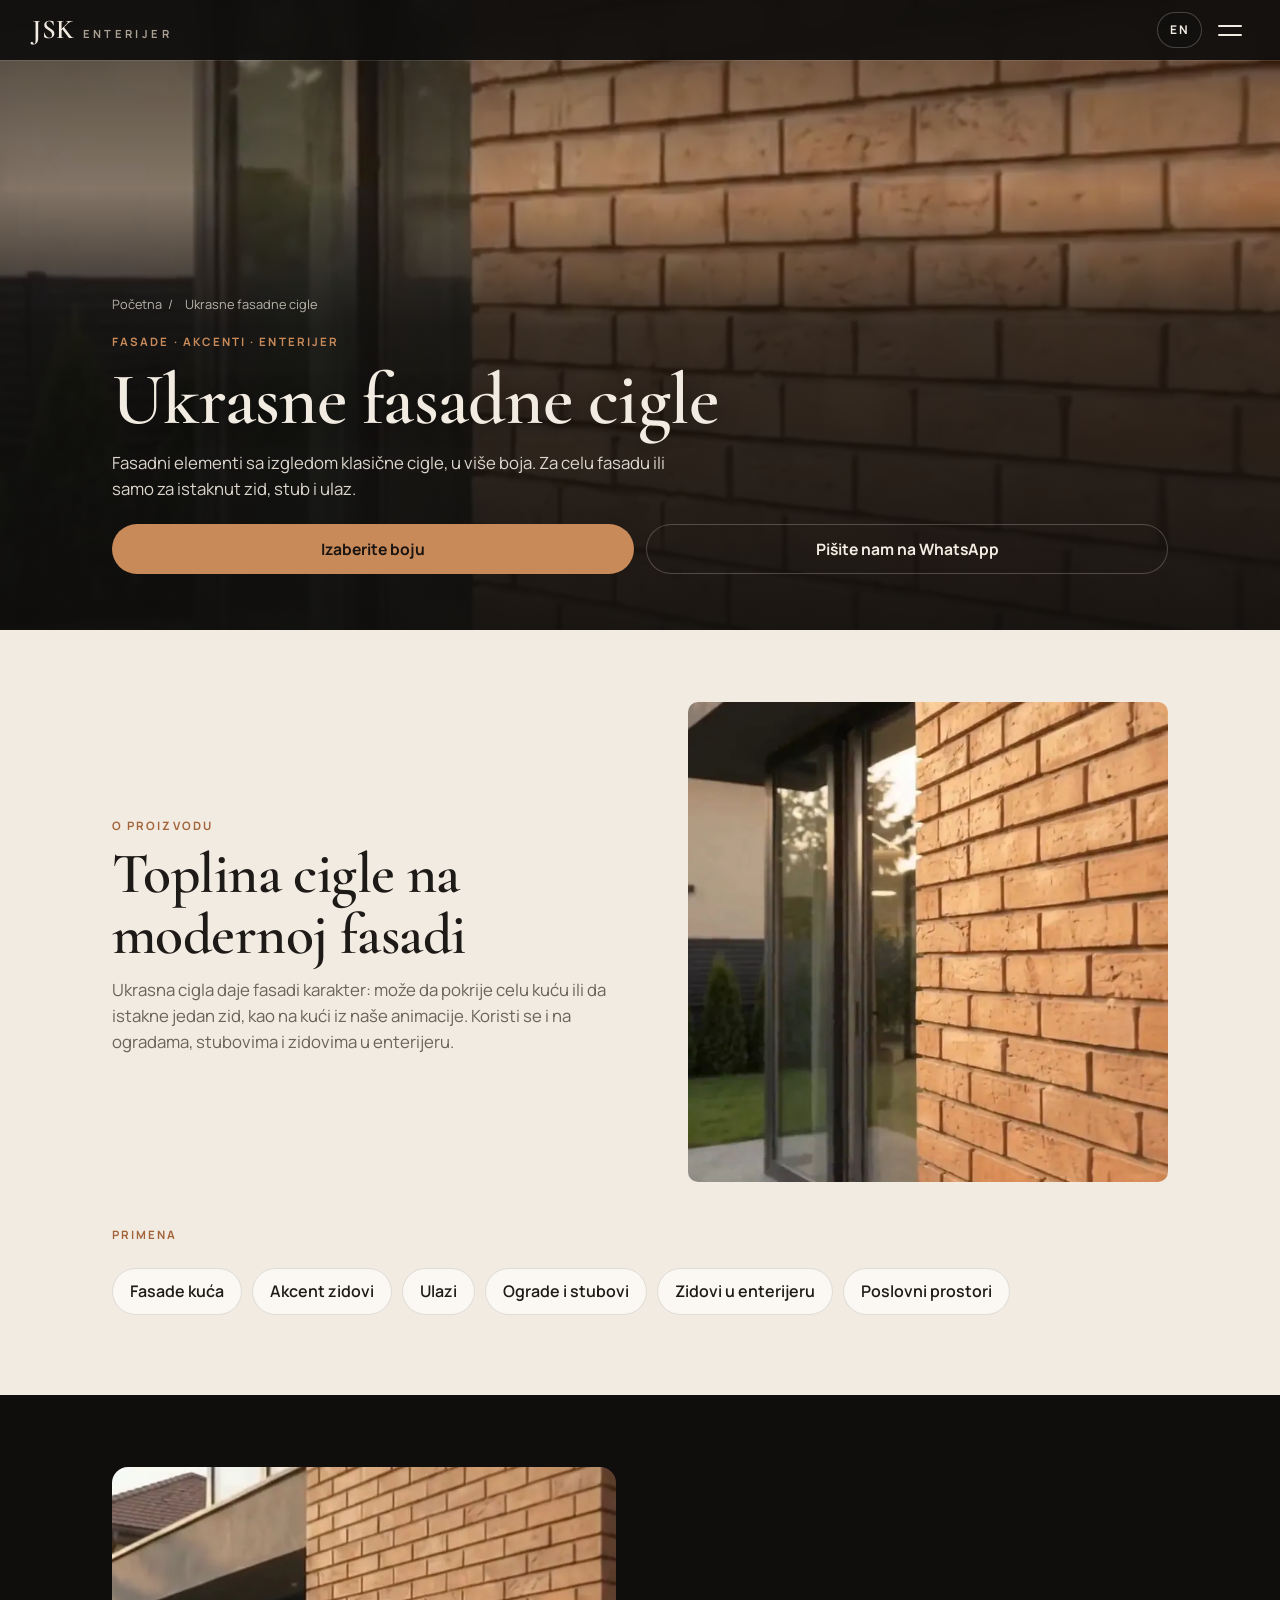
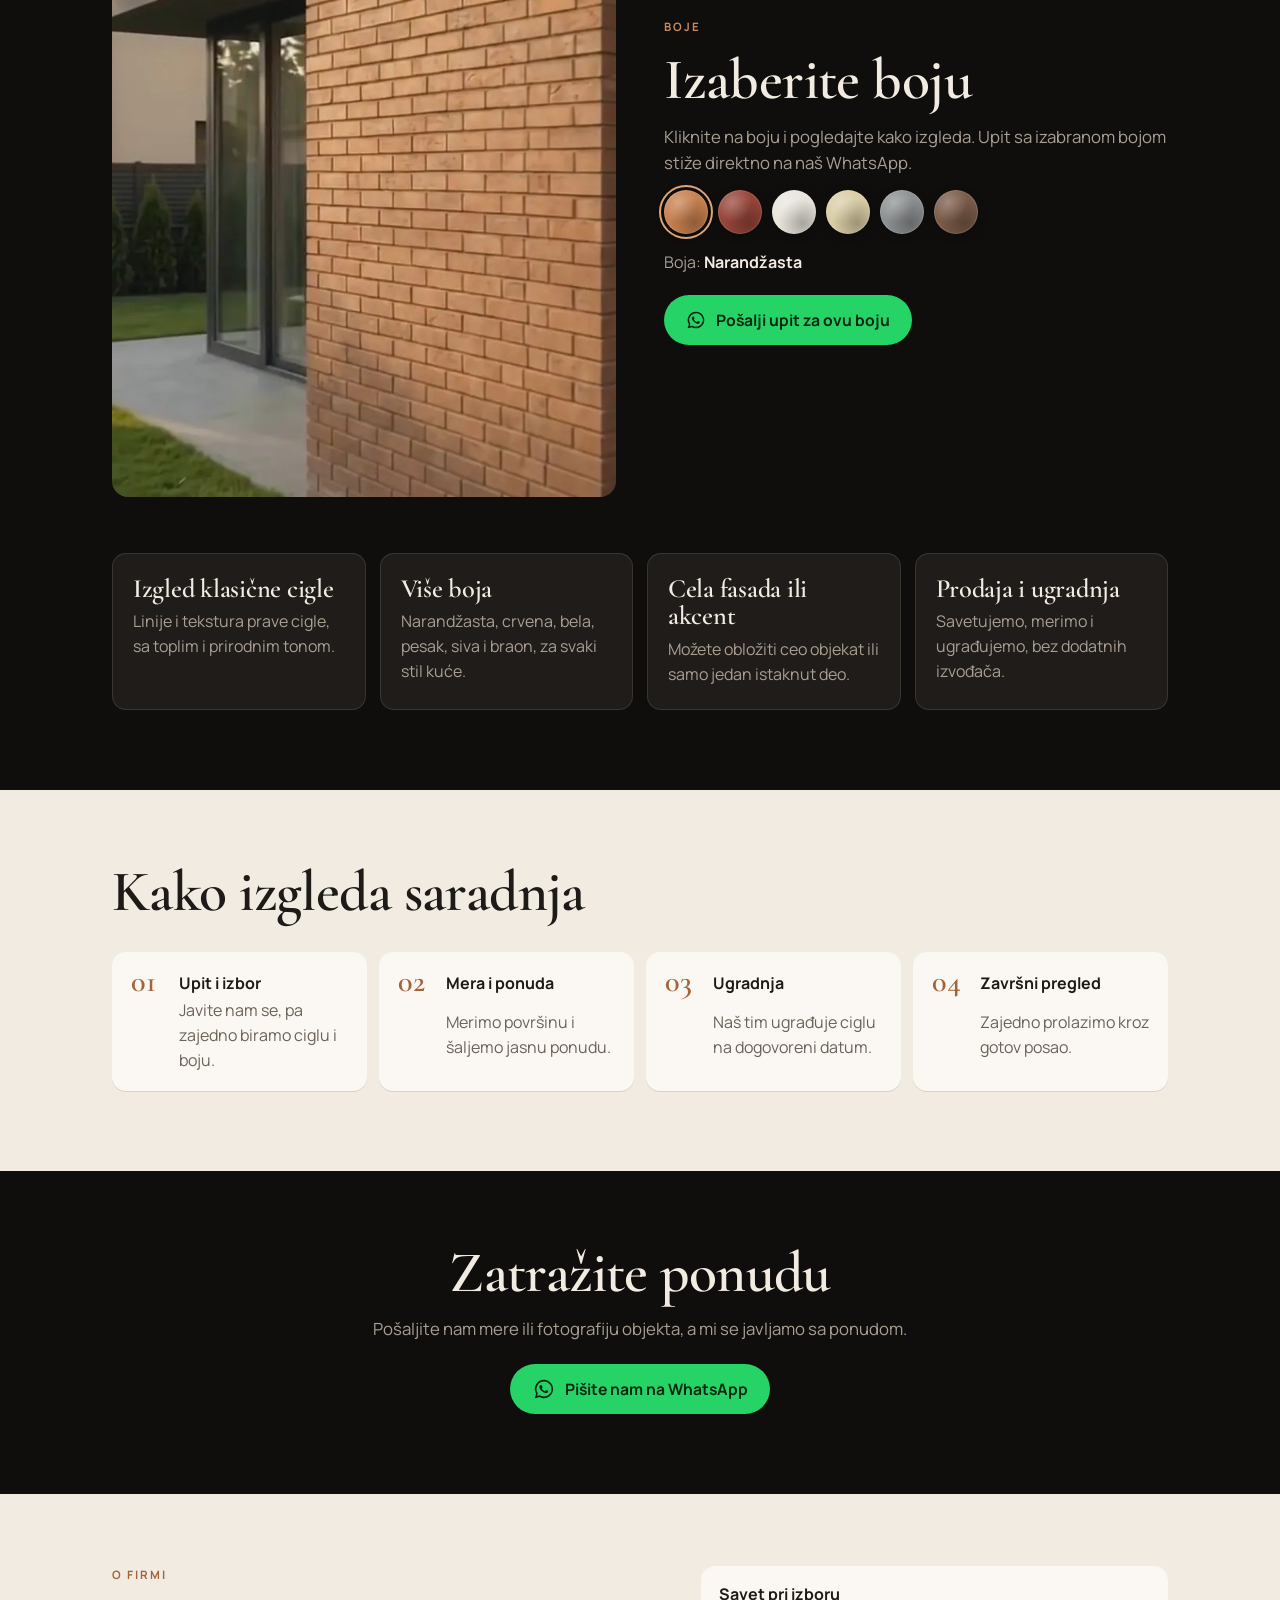
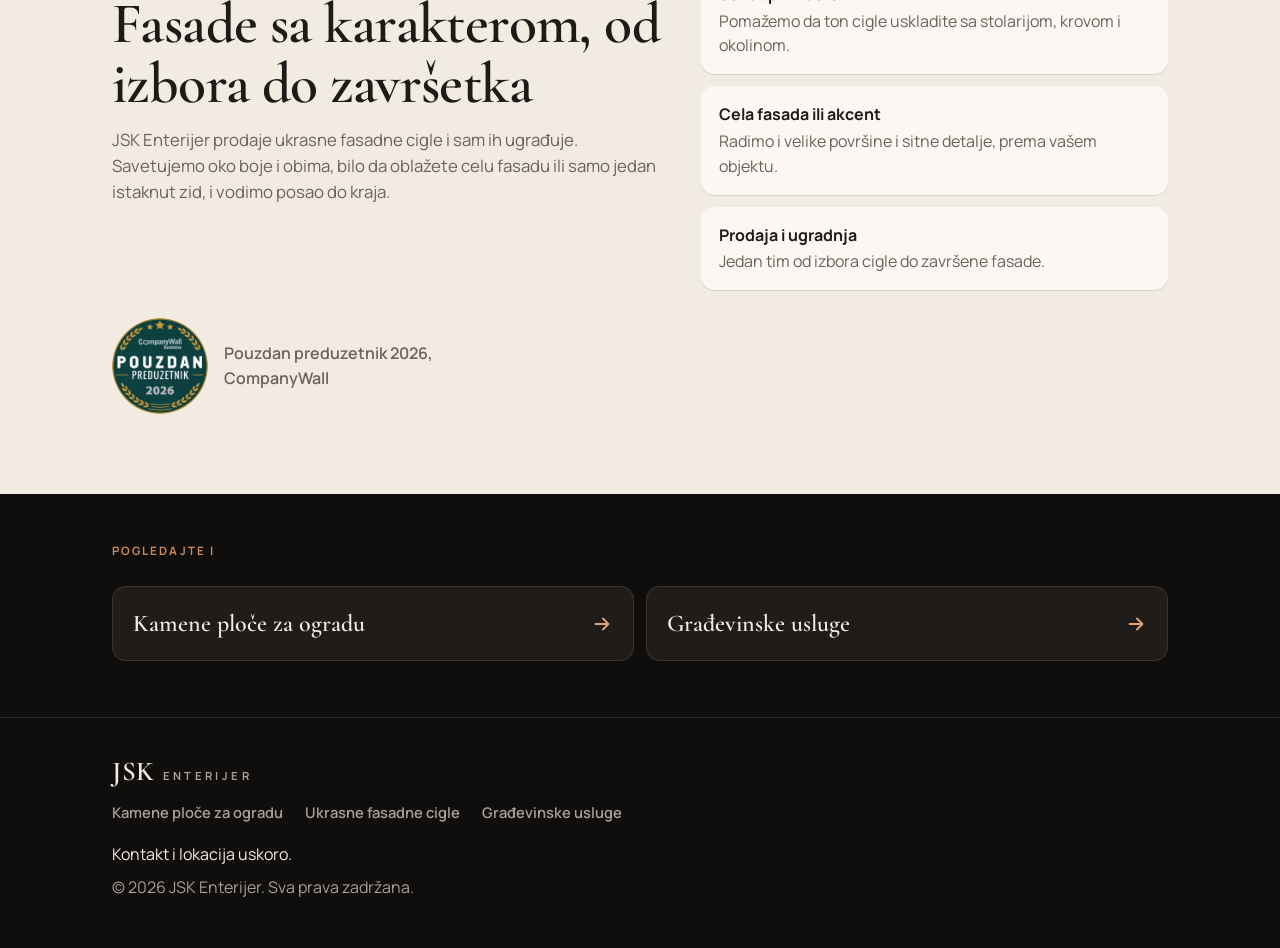
==== fasade/index.html @ 7a85a406 "Initial commit: Coby website" ====
<!doctype html>
<html lang="sr-Latn" data-title="meta.title.fasade">
<head>
  <meta charset="utf-8">
  <meta name="viewport" content="width=device-width, initial-scale=1, viewport-fit=cover">
  <title>Ukrasne fasadne cigle — JSK Enterijer</title>
  <meta name="description" content="Fasadni elementi sa izgledom klasične cigle, u više boja. Za celu fasadu ili samo za istaknut zid, stub i ulaz.">
  <meta name="theme-color" content="#0f0e0d">
  <link rel="icon" href="/assets/img/favicon.svg" type="image/svg+xml">
  <link rel="preconnect" href="https://fonts.googleapis.com">
  <link rel="preconnect" href="https://fonts.gstatic.com" crossorigin>
  <link rel="stylesheet" href="https://fonts.googleapis.com/css2?family=Cormorant+Garamond:wght@500;600&family=Manrope:wght@400;500;600;700&display=swap">
  <link rel="preload" as="image" href="/assets/img/cover-fasade.webp">
  <link rel="stylesheet" href="/assets/css/style.css">
  <script type="module" src="/assets/js/main.js"></script>
</head>
<body>
  <a class="skip-link" href="#sadrzaj">Preskoči na sadržaj</a>

  <header class="site-header">
    <a class="brand" href="/" aria-label="JSK Enterijer">
      <span class="brand-mark">JSK</span>
      <span class="brand-name">Enterijer</span>
    </a>
    <div class="header-actions">
      <button class="lang-pill" type="button" data-lang-toggle data-i18n-attr="aria-label:menu.switchLang">EN</button>
      <button class="menu-btn" type="button" aria-expanded="false" aria-controls="menu" data-i18n-attr="aria-label:menu.open">
        <span></span><span></span>
      </button>
    </div>
  </header>

  <div id="menu" class="menu" inert>
    <nav class="menu-nav">
      <a href="/" data-i18n="nav.home">Početna</a>
      <a href="/ograde/" data-i18n="nav.ograde">Kamene ploče za ogradu</a>
      <a href="/fasade/" data-i18n="nav.fasade">Ukrasne fasadne cigle</a>
      <a href="/usluge/" data-i18n="nav.usluge">Građevinske usluge</a>
      <a href="/#projekti" data-i18n="nav.projects">Realizovani projekti</a>
      <a href="/#o-nama" data-i18n="nav.about">O firmi</a>
    </nav>
    <div class="menu-foot">
      <p class="eyebrow" data-i18n="menu.language">Jezik</p>
      <div class="lang-switch" role="group">
        <button type="button" data-lang="sr" aria-pressed="true">Srpski</button>
        <button type="button" data-lang="en" aria-pressed="false">English</button>
      </div>
      <a class="btn btn-block" href="#" data-wa="wa.general" target="_blank" rel="noopener" data-i18n="menu.cta">Zatražite ponudu</a>
      <p class="menu-note" data-i18n="menu.note">Prodaja i ugradnja</p>
    </div>
  </div>

  <main id="sadrzaj">
    <section class="page-hero">
      <div class="page-hero-bg"><img src="/assets/img/cover-fasade.webp" width="1400" height="875" alt="" fetchpriority="high"></div>
      <div class="wrap">
        <p class="crumbs"><a href="/" data-i18n="page.home">Početna</a><span aria-hidden="true">/</span><span data-i18n="nav.fasade">Ukrasne fasadne cigle</span></p>
        <p class="eyebrow" data-i18n="fs.kicker">Fasade · Akcenti · Enterijer</p>
        <h1 data-i18n="fs.title">Ukrasne fasadne cigle</h1>
        <p class="lead" data-i18n="fs.lead">Fasadni elementi sa izgledom klasične cigle, u više boja. Za celu fasadu ili samo za istaknut zid, stub i ulaz.</p>
        <div class="cta-row">
          <a class="btn" href="#boje" data-i18n="page.pickColor">Izaberite boju</a>
          <a class="btn btn-ghost" href="#" data-wa="fs.title" data-wa-color target="_blank" rel="noopener" data-i18n="page.write">Pišite nam na WhatsApp</a>
        </div>
      </div>
    </section>

    <section class="section section-light">
      <div class="wrap">
        <div class="split">
          <div>
            <p class="eyebrow" data-i18n="page.about">O proizvodu</p>
            <h2 data-i18n="fs.aboutTitle">Toplina cigle na modernoj fasadi</h2>
            <p class="lead" data-i18n="fs.aboutText">Ukrasna cigla daje fasadi karakter: može da pokrije celu kuću ili da istakne jedan zid, kao na kući iz naše animacije. Koristi se i na ogradama, stubovima i zidovima u enterijeru.</p>
          </div>
          <div class="gallery gallery-one">
          <img src="/assets/img/fasada-2.webp" width="800" height="800" alt="" loading="lazy" decoding="async" data-i18n-attr="alt:fs.title">
          </div>
        </div>
        <div class="use">
          <p class="eyebrow" data-i18n="page.use">Primena</p>
          <ul class="tags">
            <li data-i18n="fs.u1">Fasade kuća</li>
            <li data-i18n="fs.u2">Akcent zidovi</li>
            <li data-i18n="fs.u3">Ulazi</li>
            <li data-i18n="fs.u4">Ograde i stubovi</li>
            <li data-i18n="fs.u5">Zidovi u enterijeru</li>
            <li data-i18n="fs.u6">Poslovni prostori</li>
          </ul>
        </div>
      </div>
    </section>

    <section id="boje" class="section section-dark">
      <div class="wrap">
        <div class="colorway" data-product="cigla">
          <div class="colorway-media"><img src="/assets/img/fasada-1.webp" width="800" height="800" alt="" loading="lazy" decoding="async"></div>
          <div class="colorway-body">
            <p class="eyebrow" data-i18n="page.colorKicker">Boje</p>
            <h2 data-i18n="page.colorTitle">Izaberite boju</h2>
            <p class="lead" data-i18n="page.colorLead">Kliknite na boju i pogledajte kako izgleda. Upit sa izabranom bojom stiže direktno na naš WhatsApp.</p>
            <div class="swatches" role="radiogroup" data-i18n-attr="aria-label:page.colorTitle"></div>
            <p class="colorway-label"><span data-i18n="wa.color">Boja</span>: <strong class="colorway-name"></strong></p>
          <a class="btn btn-wa" href="#" data-wa="fs.title" data-wa-color target="_blank" rel="noopener"><svg viewBox="0 0 24 24" aria-hidden="true"><path fill="currentColor" d="M12 2a10 10 0 0 0-8.6 15.1L2 22l5-1.3A10 10 0 1 0 12 2Zm0 18.2a8.2 8.2 0 0 1-4.2-1.2l-.3-.2-3 .8.8-2.9-.2-.3A8.2 8.2 0 1 1 12 20.2Zm4.5-6.1c-.2-.1-1.5-.7-1.7-.8-.2-.1-.4-.1-.6.1l-.8 1c-.1.2-.3.2-.5.1a6.7 6.7 0 0 1-3.3-2.9c-.3-.4.3-.4.7-1.3.1-.2 0-.3 0-.4l-.8-1.8c-.2-.5-.4-.4-.6-.4h-.5c-.2 0-.4.1-.6.3-.2.2-.8.8-.8 1.9s.8 2.2.9 2.4c.1.1 1.6 2.5 4 3.5 1.5.6 2 .7 2.8.6.5-.1 1.5-.6 1.7-1.2.2-.6.2-1.1.2-1.2-.1-.1-.3-.2-.5-.3Z"/></svg><span data-i18n="page.colorSend">Pošalji upit za ovu boju</span></a>
          </div>
        </div>
        <div class="features">
          <div class="feature"><h3 data-i18n="fs.f1t">Izgled klasične cigle</h3><p data-i18n="fs.f1">Linije i tekstura prave cigle, sa toplim i prirodnim tonom.</p></div>
          <div class="feature"><h3 data-i18n="fs.f2t">Više boja</h3><p data-i18n="fs.f2">Narandžasta, crvena, bela, pesak, siva i braon, za svaki stil kuće.</p></div>
          <div class="feature"><h3 data-i18n="fs.f3t">Cela fasada ili akcent</h3><p data-i18n="fs.f3">Možete obložiti ceo objekat ili samo jedan istaknut deo.</p></div>
          <div class="feature"><h3 data-i18n="fs.f4t">Prodaja i ugradnja</h3><p data-i18n="fs.f4">Savetujemo, merimo i ugrađujemo, bez dodatnih izvođača.</p></div>
        </div>
      </div>
    </section>

    <section class="section section-light">
      <div class="wrap">
        <h2 data-i18n="fs.stepsTitle">Kako izgleda saradnja</h2>
        <ol class="steps steps-4">
          <li><strong data-i18n="fs.s1t">Upit i izbor</strong><span data-i18n="fs.s1">Javite nam se, pa zajedno biramo ciglu i boju.</span></li>
          <li><strong data-i18n="fs.s2t">Mera i ponuda</strong><span data-i18n="fs.s2">Merimo površinu i šaljemo jasnu ponudu.</span></li>
          <li><strong data-i18n="fs.s3t">Ugradnja</strong><span data-i18n="fs.s3">Naš tim ugrađuje ciglu na dogovoreni datum.</span></li>
          <li><strong data-i18n="fs.s4t">Završni pregled</strong><span data-i18n="fs.s4">Zajedno prolazimo kroz gotov posao.</span></li>
        </ol>
      </div>
    </section>

    <section class="section section-dark">
      <div class="wrap">
        <div class="cta-band">
          <h2 data-i18n="page.ctaTitle">Zatražite ponudu</h2>
          <p class="lead" data-i18n="page.ctaText">Pošaljite nam mere ili fotografiju objekta, a mi se javljamo sa ponudom.</p>
          <div class="cta-row">
          <a class="btn btn-wa" href="#" data-wa="fs.title" data-wa-color target="_blank" rel="noopener"><svg viewBox="0 0 24 24" aria-hidden="true"><path fill="currentColor" d="M12 2a10 10 0 0 0-8.6 15.1L2 22l5-1.3A10 10 0 1 0 12 2Zm0 18.2a8.2 8.2 0 0 1-4.2-1.2l-.3-.2-3 .8.8-2.9-.2-.3A8.2 8.2 0 1 1 12 20.2Zm4.5-6.1c-.2-.1-1.5-.7-1.7-.8-.2-.1-.4-.1-.6.1l-.8 1c-.1.2-.3.2-.5.1a6.7 6.7 0 0 1-3.3-2.9c-.3-.4.3-.4.7-1.3.1-.2 0-.3 0-.4l-.8-1.8c-.2-.5-.4-.4-.6-.4h-.5c-.2 0-.4.1-.6.3-.2.2-.8.8-.8 1.9s.8 2.2.9 2.4c.1.1 1.6 2.5 4 3.5 1.5.6 2 .7 2.8.6.5-.1 1.5-.6 1.7-1.2.2-.6.2-1.1.2-1.2-.1-.1-.3-.2-.5-.3Z"/></svg><span data-i18n="page.write">Pišite nam na WhatsApp</span></a>
          </div>
        </div>
      </div>
    </section>

    <section class="section section-light firm">
      <div class="wrap about">
        <div>
          <p class="eyebrow" data-i18n="page.firmKicker">O firmi</p>
          <h2 data-i18n="fs.firmTitle">Fasade sa karakterom, od izbora do završetka</h2>
          <p class="lead" data-i18n="fs.firmText">JSK Enterijer prodaje ukrasne fasadne cigle i sam ih ugrađuje. Savetujemo oko boje i obima, bilo da oblažete celu fasadu ili samo jedan istaknut zid, i vodimo posao do kraja.</p>
        </div>
        <ul class="points">
          <li><strong data-i18n="fs.fp1t">Savet pri izboru</strong><span data-i18n="fs.fp1">Pomažemo da ton cigle uskladite sa stolarijom, krovom i okolinom.</span></li>
          <li><strong data-i18n="fs.fp2t">Cela fasada ili akcent</strong><span data-i18n="fs.fp2">Radimo i velike površine i sitne detalje, prema vašem objektu.</span></li>
          <li><strong data-i18n="fs.fp3t">Prodaja i ugradnja</strong><span data-i18n="fs.fp3">Jedan tim od izbora cigle do završene fasade.</span></li>
        </ul>
        <figure class="badge">
          <img src="/assets/img/pouzdan-preduzetnik-2026.webp" width="112" height="112" alt="" loading="lazy">
          <figcaption data-i18n="about.badge">Pouzdan preduzetnik 2026, CompanyWall</figcaption>
        </figure>
      </div>
    </section>

    <section class="section section-dark section-tight">
      <div class="wrap">
        <p class="eyebrow" data-i18n="page.more">Pogledajte i</p>
        <div class="more-links">
          <a class="more-link" href="/ograde/"><span data-i18n="nav.ograde">Kamene ploče za ogradu</span><svg viewBox="0 0 24 24" aria-hidden="true"><path fill="none" stroke="currentColor" stroke-width="2" stroke-linecap="round" stroke-linejoin="round" d="M5 12h14m-6-6 6 6-6 6"/></svg></a>
          <a class="more-link" href="/usluge/"><span data-i18n="nav.usluge">Građevinske usluge</span><svg viewBox="0 0 24 24" aria-hidden="true"><path fill="none" stroke="currentColor" stroke-width="2" stroke-linecap="round" stroke-linejoin="round" d="M5 12h14m-6-6 6 6-6 6"/></svg></a>
        </div>
      </div>
    </section>
  </main>

  <footer class="site-footer">
    <div class="wrap">
      <p class="brand"><span class="brand-mark">JSK</span><span class="brand-name">Enterijer</span></p>
      <nav class="footer-links">
        <a href="/ograde/" data-i18n="nav.ograde">Kamene ploče za ogradu</a>
        <a href="/fasade/" data-i18n="nav.fasade">Ukrasne fasadne cigle</a>
        <a href="/usluge/" data-i18n="nav.usluge">Građevinske usluge</a>
      </nav>
      <p data-i18n="footer.contact">Kontakt i lokacija uskoro.</p>
      <p class="muted">© 2026 JSK Enterijer. <span data-i18n="footer.rights">Sva prava zadržana.</span></p>
    </div>
  </footer>
</body>
</html>
---- assets/css/style.css ----
/* JSK Enterijer — mobile-first. Tamne sekcije + topli "pesak" za katalog i o firmi. */

:root {
  --bg: #0f0e0d;
  --bg-2: #171512;
  --surface: #1f1c19;
  --surface-2: #2a2622;
  --line: rgba(242, 235, 225, 0.12);
  --line-strong: rgba(242, 235, 225, 0.24);
  --text: #f2ebe1;
  --muted: #a99f93;
  --accent: #c98a5a;
  --accent-strong: #e0a577;
  --on-accent: #1a1410;
  --sand: #f1ebe2;
  --sand-2: #e6ddcf;
  --ink: #1d1a17;
  --ink-muted: #6b6258;
  --ink-line: rgba(29, 26, 23, 0.12);
  --wa: #25d366;

  --font-display: 'Cormorant Garamond', Georgia, 'Times New Roman', serif;
  --font-body: 'Manrope', system-ui, -apple-system, 'Segoe UI', sans-serif;

  --gutter: 20px;
  --header-h: 60px;
  --radius: 16px;
  --radius-sm: 10px;
  --ease: cubic-bezier(0.22, 1, 0.36, 1);
  --safe-b: env(safe-area-inset-bottom, 0px);
}

*, *::before, *::after { box-sizing: border-box; }

html {
  -webkit-text-size-adjust: 100%;
  scroll-padding-top: var(--header-h);
}
html.menu-open { overflow: hidden; }

body {
  margin: 0;
  background: var(--bg);
  color: var(--text);
  font-family: var(--font-body);
  font-size: 16px;
  line-height: 1.55;
  -webkit-font-smoothing: antialiased;
  overflow-x: hidden;
}

img, canvas { display: block; max-width: 100%; }
button, input, textarea { font: inherit; color: inherit; }
button { cursor: pointer; }
a { color: inherit; }

h1, h2, h3 {
  font-family: var(--font-display);
  font-weight: 600;
  line-height: 1.05;
  letter-spacing: -0.01em;
  margin: 0 0 12px;
}
h1 { font-size: clamp(2.6rem, 11vw, 4.6rem); }
h2 { font-size: clamp(2.2rem, 9vw, 3.6rem); }
h3 { font-size: 1.9rem; }

p { margin: 0 0 12px; }

.eyebrow {
  font-size: 0.72rem;
  font-weight: 700;
  letter-spacing: 0.18em;
  text-transform: uppercase;
  color: var(--accent);
  margin: 0 0 10px;
}
.lead { font-size: 1.05rem; color: var(--muted); max-width: 34em; }
.muted { color: var(--muted); }
.hint { font-size: 0.85rem; color: var(--muted); margin: 8px 0 0; }

:focus-visible { outline: 2px solid var(--accent-strong); outline-offset: 3px; }

.skip-link {
  position: fixed; left: 12px; top: -60px; z-index: 100;
  background: var(--accent); color: var(--on-accent);
  padding: 10px 14px; border-radius: var(--radius-sm); text-decoration: none; font-weight: 600;
}
.skip-link:focus { top: 12px; }

/* ---------- Dugmad ---------- */
.btn {
  display: inline-flex; align-items: center; justify-content: center; gap: 10px;
  min-height: 50px; padding: 0 22px;
  border: 0; border-radius: 999px;
  background: var(--accent); color: var(--on-accent);
  font-weight: 700; font-size: 0.98rem; text-decoration: none;
  transition: background 0.2s, transform 0.2s var(--ease);
}
.btn:hover { background: var(--accent-strong); }
.btn:active { transform: scale(0.98); }
.btn-small { min-height: 44px; padding: 0 18px; font-size: 0.9rem; }
.btn-block { display: flex; width: 100%; }
.btn svg { width: 22px; height: 22px; }

/* ---------- Header + meni ---------- */
.site-header {
  position: fixed; inset: 0 0 auto; z-index: 60;
  height: var(--header-h);
  padding: 0 calc(var(--gutter) - 6px) 0 var(--gutter);
  display: flex; align-items: center; justify-content: space-between;
  background: linear-gradient(rgba(15, 14, 13, 0.55), rgba(15, 14, 13, 0));
  transition: background 0.3s;
}
.site-header.is-solid {
  background: rgba(15, 14, 13, 0.92);
  -webkit-backdrop-filter: blur(12px);
  backdrop-filter: blur(12px);
  box-shadow: 0 1px 0 var(--line);
}

.brand { display: inline-flex; align-items: baseline; gap: 8px; text-decoration: none; margin: 0; }
.brand-mark { font-family: var(--font-display); font-weight: 600; font-size: 1.7rem; letter-spacing: 0.02em; line-height: 1; }
.brand-name { font-size: 0.7rem; font-weight: 700; letter-spacing: 0.3em; text-transform: uppercase; color: var(--muted); }

html.menu-open .site-header { background: transparent; box-shadow: none; }
.header-actions { display: flex; align-items: center; gap: 4px; }
.lang-pill {
  min-width: 44px; height: 36px; padding: 0 12px;
  border-radius: 999px; border: 1px solid var(--line-strong); background: rgba(15, 14, 13, 0.25);
  font-size: 0.75rem; font-weight: 700; letter-spacing: 0.12em;
}

.menu-btn {
  width: 48px; height: 48px; border: 0; background: transparent;
  display: grid; place-content: center; gap: 7px;
}
.menu-btn span {
  display: block; width: 24px; height: 2px; border-radius: 2px; background: var(--text);
  transition: transform 0.35s var(--ease);
}
.menu-btn[aria-expanded="true"] span:first-child { transform: translateY(4.5px) rotate(45deg); }
.menu-btn[aria-expanded="true"] span:last-child { transform: translateY(-4.5px) rotate(-45deg); }

.menu {
  position: fixed; inset: 0; z-index: 55;
  display: flex; flex-direction: column; justify-content: space-between;
  padding: calc(var(--header-h) + 24px) var(--gutter) calc(24px + var(--safe-b));
  background: var(--bg);
  opacity: 0; visibility: hidden;
  transition: opacity 0.35s var(--ease), visibility 0s linear 0.35s;
  overflow-y: auto;
}
.menu.is-open { opacity: 1; visibility: visible; transition: opacity 0.35s var(--ease); }
.menu-nav { display: flex; flex-direction: column; }
.menu-nav a {
  font-family: var(--font-display); font-size: 1.9rem; font-weight: 500; line-height: 1.1;
  padding: 10px 0; text-decoration: none; border-bottom: 1px solid var(--line);
  transform: translateY(12px); opacity: 0;
  transition: transform 0.5s var(--ease), opacity 0.5s var(--ease);
}
.menu.is-open .menu-nav a { transform: none; opacity: 1; }
.menu.is-open .menu-nav a:nth-child(2) { transition-delay: 0.04s; }
.menu.is-open .menu-nav a:nth-child(3) { transition-delay: 0.08s; }
.menu.is-open .menu-nav a:nth-child(4) { transition-delay: 0.12s; }
.menu.is-open .menu-nav a:nth-child(5) { transition-delay: 0.16s; }
.menu.is-open .menu-nav a:nth-child(6) { transition-delay: 0.2s; }
.menu.is-open .menu-nav a:nth-child(7) { transition-delay: 0.24s; }
.menu-foot { display: grid; gap: 14px; margin-top: 32px; }
.menu-foot .eyebrow { margin: 0; }
.menu-note { text-align: center; color: var(--muted); font-size: 0.85rem; margin: 0; }

.lang-switch {
  display: grid; grid-template-columns: 1fr 1fr; gap: 4px;
  padding: 4px; border-radius: 999px; background: var(--surface);
}
.lang-switch button {
  min-height: 44px; border: 0; border-radius: 999px; background: transparent;
  color: var(--muted); font-weight: 600;
}
.lang-switch button[aria-pressed="true"] { background: var(--surface-2); color: var(--text); }

/* ---------- Hero ---------- */
/* --hero-units = koliko ekrana skrolovanja traje animacija */
.hero {
  --hero-units: 7;
  position: relative;
  height: calc((var(--hero-units) + 1) * 100vh);
  height: calc((var(--hero-units) + 1) * 100svh);
}
.hero-sticky {
  position: sticky; top: 0;
  height: 100vh;
  height: 100dvh;
  overflow: hidden;
}
.hero-stage {
  position: relative; height: 100%;
  background: var(--bg) url('../frames/scroll/0001.webp') center / cover no-repeat;
}
/* Canvas je neproziran (brže se slaže); do prvog nacrtanog frejma ostaje vidljiv poster iz pozadine */
.hero-canvas { position: absolute; inset: 0; width: 100%; height: 100%; opacity: 0; }
.hero.is-ready .hero-canvas { opacity: 1; }
.hero-shade {
  position: absolute; inset: 0; pointer-events: none;
  background:
    linear-gradient(rgba(15, 14, 13, 0.55), rgba(15, 14, 13, 0) 28%),
    linear-gradient(rgba(15, 14, 13, 0) 55%, rgba(15, 14, 13, 0.7));
}

.hero-loader {
  position: absolute; left: 0; right: 0; top: 0; height: 2px; z-index: 5;
  transition: opacity 0.6s;
}
.hero-loader span {
  display: block; height: 100%; background: var(--accent);
  transform-origin: left; transform: scaleX(var(--p, 0));
  transition: transform 0.2s linear;
}
.hero-loader.is-done { opacity: 0; }

/* Uvodni tekst: vidljiv samo na početku animacije */
.intro {
  position: absolute; z-index: 4;
  left: var(--gutter); right: var(--gutter);
  bottom: calc(112px + var(--safe-b));
  opacity: 0; transform: translateY(18px); visibility: hidden;
  transition: opacity 0.45s var(--ease), transform 0.55s var(--ease), visibility 0s linear 0.55s;
}
.intro.is-active {
  opacity: 1; transform: none; visibility: visible;
  transition: opacity 0.45s var(--ease), transform 0.55s var(--ease);
}
.intro .eyebrow { color: var(--accent-strong); }
.intro h1 { max-width: 8.5em; text-shadow: 0 2px 24px rgba(0, 0, 0, 0.45); }
.intro .lead { color: rgba(242, 235, 225, 0.9); max-width: 20em; margin: 0; }
/* Tamniji donji deo dok je uvodni tekst vidljiv */
.hero-shade::after {
  content: ''; position: absolute; inset: 0;
  background: linear-gradient(rgba(15, 14, 13, 0) 40%, rgba(15, 14, 13, 0.82) 92%);
  opacity: 0; transition: opacity 0.5s;
}
.hero:has(.intro.is-active) .hero-shade::after { opacity: 1; }

.scroll-hint {
  position: absolute; left: 50%; bottom: calc(26px + var(--safe-b)); z-index: 3;
  transform: translateX(-50%);
  display: grid; justify-items: center; gap: 8px;
  font-size: 0.72rem; font-weight: 700; letter-spacing: 0.2em; text-transform: uppercase;
  color: rgba(242, 235, 225, 0.8);
  transition: opacity 0.4s;
}
.scroll-hint i {
  width: 1px; height: 36px; background: rgba(242, 235, 225, 0.5);
  transform-origin: top; animation: hint 1.8s var(--ease) infinite;
}
@keyframes hint {
  0% { transform: scaleY(0); opacity: 1; }
  70% { transform: scaleY(1); opacity: 1; }
  100% { transform: scaleY(1); opacity: 0; }
}
.hero.is-scrolled .scroll-hint { opacity: 0; }

/* Na kraju animacije: dugme ka sekciji "Čime se bavimo" */
.hero-next {
  position: absolute; left: 50%; bottom: calc(28px + var(--safe-b)); z-index: 4;
  display: inline-flex; align-items: center; gap: 10px;
  min-height: 48px; padding: 0 20px; border-radius: 999px;
  background: rgba(22, 20, 18, 0.72); border: 1px solid var(--line-strong);
  -webkit-backdrop-filter: blur(14px); backdrop-filter: blur(14px);
  color: var(--text); text-decoration: none; font-weight: 700; font-size: 0.9rem; white-space: nowrap;
  opacity: 0; visibility: hidden; transform: translate(-50%, 14px);
  transition: opacity 0.45s var(--ease), transform 0.55s var(--ease), visibility 0s linear 0.55s;
}
.hero.is-end .hero-next {
  opacity: 1; visibility: visible; transform: translate(-50%, 0);
  transition: opacity 0.45s var(--ease), transform 0.55s var(--ease);
}
.hero-next svg { width: 18px; height: 18px; }

.btn-ghost { background: transparent; color: var(--text); box-shadow: inset 0 0 0 1px var(--line-strong); }
.btn-ghost:hover { background: rgba(242, 235, 225, 0.08); }

.swatches { display: flex; flex-wrap: wrap; gap: clamp(6px, 2vw, 10px); }
.swatch {
  position: relative;
  width: 44px; height: 44px; padding: 0;
  border-radius: 50%; border: 0;
  background:
    radial-gradient(circle at 32% 28%, rgba(255, 255, 255, 0.28), transparent 45%),
    radial-gradient(circle at 70% 75%, rgba(0, 0, 0, 0.28), transparent 55%),
    var(--c);
  box-shadow: inset 0 0 0 1px rgba(255, 255, 255, 0.14), 0 2px 8px rgba(0, 0, 0, 0.25);
  transition: transform 0.25s var(--ease);
}
.swatch::after {
  content: ''; position: absolute; inset: -5px; border-radius: 50%;
  border: 2px solid var(--accent-strong);
  opacity: 0; transform: scale(0.85);
  transition: opacity 0.25s, transform 0.25s var(--ease);
}
.swatch[aria-checked="true"]::after { opacity: 1; transform: none; }
.swatch:active { transform: scale(0.92); }

/* ---------- Sekcije ---------- */
.section { padding: 72px 0 80px; }
.section-dark { background: var(--bg); color: var(--text); }
.section-light { background: var(--sand); color: var(--ink); }
.section-light .lead, .section-light .hint { color: var(--ink-muted); }
.section-light .eyebrow { color: #a4643a; }
.wrap { width: 100%; max-width: 1120px; margin: 0 auto; padding: 0 var(--gutter); }

/* Projekti: horizontalni swipe na mobilnom */
.projects-track {
  display: grid; grid-auto-flow: column; grid-auto-columns: 82%;
  gap: 14px; margin-top: 28px;
  padding: 0 var(--gutter) 8px;
  overflow-x: auto; scroll-snap-type: x mandatory;
  scroll-padding: 0 var(--gutter);
  scrollbar-width: none;
}
.projects-track::-webkit-scrollbar { display: none; }
.project {
  position: relative; margin: 0; color: var(--text);
  aspect-ratio: 4 / 5; border-radius: var(--radius); overflow: hidden;
  scroll-snap-align: start;
  background: var(--surface);
}
.project img { width: 100%; height: 100%; object-fit: cover; }
.project figcaption {
  position: absolute; inset: auto 0 0; padding: 60px 18px 18px;
  display: grid; gap: 2px;
  background: linear-gradient(rgba(0, 0, 0, 0), rgba(0, 0, 0, 0.75));
}
.project figcaption strong { font-family: var(--font-display); font-size: 1.6rem; font-weight: 600; line-height: 1.1; }
.project figcaption span:last-child { color: rgba(242, 235, 225, 0.75); font-size: 0.9rem; }
.project-tag {
  justify-self: start; margin-bottom: 6px;
  font-size: 0.68rem; font-weight: 700; letter-spacing: 0.14em; text-transform: uppercase;
  padding: 5px 10px; border-radius: 999px;
  background: rgba(242, 235, 225, 0.14); color: var(--text) !important;
  -webkit-backdrop-filter: blur(6px); backdrop-filter: blur(6px);
}
.project-empty { border: 1px dashed var(--line-strong); background: var(--bg-2); }
.project-empty-mark {
  position: absolute; inset: 0; display: grid; place-items: center;
  font-family: var(--font-display); font-size: 4.5rem; font-weight: 600;
  color: rgba(242, 235, 225, 0.06);
}
.project-empty figcaption { background: none; }
.swipe-hint { margin-top: 14px; font-size: 0.85rem; color: var(--muted); }

.section-light .swipe-hint { color: var(--ink-muted); }

/* Tri oblasti delatnosti (početna) */
.cards { display: grid; gap: 16px; margin-top: 32px; }
.card {
  position: relative; display: block; isolation: isolate;
  aspect-ratio: 4 / 5; border-radius: var(--radius); overflow: hidden;
  background: var(--surface); text-decoration: none;
}
.card img {
  position: absolute; inset: 0; z-index: -2; width: 100%; height: 100%; object-fit: cover;
  transition: transform 0.9s var(--ease);
}
.card::after {
  content: ''; position: absolute; inset: 0; z-index: -1;
  background: linear-gradient(rgba(10, 9, 8, 0) 30%, rgba(10, 9, 8, 0.9));
}
.card-body { position: absolute; inset: auto 0 0; padding: 24px 22px 22px; display: grid; gap: 6px; }
.card-num { font-size: 0.72rem; font-weight: 700; letter-spacing: 0.18em; color: var(--accent-strong); }
.card h3 { font-size: 2.1rem; margin: 0; }
.card-text { color: rgba(242, 235, 225, 0.8); font-size: 0.95rem; max-width: 22em; }
.card-more {
  display: inline-flex; align-items: center; gap: 8px; margin-top: 10px;
  font-weight: 700; font-size: 0.9rem; color: var(--accent-strong);
}
.card-more svg { width: 18px; height: 18px; transition: transform 0.3s var(--ease); }
.card:hover img { transform: scale(1.05); }
.card:hover .card-more svg { transform: translateX(5px); }

/* ---------- Podstranice (ograde, fasade, usluge) ---------- */
.page-hero {
  position: relative; isolation: isolate; overflow: hidden;
  min-height: 78vh; min-height: 78svh;
  display: flex; align-items: flex-end;
  padding: calc(var(--header-h) + 48px) 0 44px;
}
.page-hero-bg { position: absolute; inset: 0; z-index: -2; }
.page-hero-bg img { width: 100%; height: 100%; object-fit: cover; }
.page-hero::after {
  content: ''; position: absolute; inset: 0; z-index: -1;
  background: linear-gradient(rgba(15, 14, 13, 0.6), rgba(15, 14, 13, 0.2) 30%, rgba(15, 14, 13, 0.78) 52%, rgba(15, 14, 13, 0.94));
}
.crumbs { font-size: 0.8rem; color: rgba(242, 235, 225, 0.72); margin: 0 0 18px; }
.crumbs a { text-decoration: none; }
.crumbs a:hover { text-decoration: underline; }
.crumbs span { margin: 0 6px; }
.page-hero h1 { max-width: 9em; text-shadow: 0 2px 24px rgba(0, 0, 0, 0.45); }
.page-hero .lead { color: rgba(242, 235, 225, 0.9); }
.cta-row { display: flex; flex-wrap: wrap; gap: 12px; margin-top: 22px; }
.cta-row .btn { flex: 1 1 230px; }

.split { display: grid; gap: 28px; }
.gallery { display: grid; grid-template-columns: 1fr 1fr; gap: 12px; }
.gallery img { width: 100%; height: auto; aspect-ratio: 1; object-fit: cover; border-radius: var(--radius-sm); }

.features { display: grid; gap: 14px; margin-top: 30px; }
.feature { padding: 22px 20px; border-radius: 14px; background: var(--surface); border: 1px solid var(--line); }
.feature h3 { font-size: 1.65rem; margin-bottom: 6px; }
.feature p { color: var(--muted); margin: 0; }

.tags { list-style: none; margin: 24px 0 0; padding: 0; display: flex; flex-wrap: wrap; gap: 10px; }
.tags li {
  padding: 11px 18px; border-radius: 999px; font-weight: 600;
  background: #fbf8f3; box-shadow: inset 0 0 0 1px var(--ink-line);
}

.steps { list-style: none; margin: 30px 0 0; padding: 0; display: grid; gap: 12px; counter-reset: step; }
.steps li {
  position: relative; counter-increment: step; display: grid; gap: 2px;
  padding: 18px 18px 18px 66px; border-radius: 14px;
  background: var(--surface); border: 1px solid var(--line);
}
.steps li::before {
  content: counter(step, decimal-leading-zero);
  position: absolute; left: 18px; top: 14px;
  font-family: var(--font-display); font-size: 1.9rem; font-weight: 600; line-height: 1; color: var(--accent-strong);
}
.steps span { color: var(--muted); }
.section-light .steps li { background: #fbf8f3; border-color: transparent; box-shadow: 0 1px 0 var(--ink-line); }
.section-light .steps li::before { color: #a4643a; }
.section-light .steps span { color: var(--ink-muted); }

.services { display: grid; gap: 14px; margin-top: 30px; }
.service {
  display: grid; align-content: start; gap: 8px;
  padding: 22px 20px; border-radius: 16px; background: var(--surface); border: 1px solid var(--line);
}
.service-num { font-size: 0.72rem; font-weight: 700; letter-spacing: 0.18em; color: var(--accent-strong); }
.service h3 { font-size: 1.7rem; margin: 0; }
.service p { color: var(--muted); margin: 0; }
.service .btn { justify-self: start; margin-top: 8px; }

.cta-band { text-align: center; }
.cta-band .lead { margin-left: auto; margin-right: auto; }
.cta-band .cta-row { justify-content: center; }
.cta-band .cta-row .btn { flex: 0 1 260px; }

.more-links { display: grid; gap: 12px; margin-top: 26px; }
.more-link {
  display: flex; align-items: center; justify-content: space-between; gap: 16px;
  padding: 18px 20px; border-radius: 14px; text-decoration: none;
  background: var(--surface); border: 1px solid var(--line);
  font-family: var(--font-display); font-size: 1.5rem; font-weight: 600;
  transition: border-color 0.2s, background 0.2s;
}
.more-link:hover { border-color: var(--accent); background: var(--surface-2); }
.more-link svg { width: 22px; height: 22px; flex: none; color: var(--accent-strong); }

.btn-wa { background: var(--wa); color: #06260f; }
.btn-wa:hover { background: #3ee07a; }

/* O firmi */
.about { display: grid; gap: 28px; }
.points { list-style: none; margin: 0; padding: 0; display: grid; gap: 12px; }
.points li {
  display: grid; gap: 2px; padding: 16px 18px; border-radius: 14px;
  background: #fbf8f3; box-shadow: 0 1px 0 var(--ink-line);
}
.points span { color: var(--ink-muted); }
.badge { display: flex; align-items: center; gap: 16px; margin: 0; }
.badge img { width: 96px; height: 96px; border-radius: 50%; }
.badge figcaption { font-weight: 600; color: var(--ink-muted); max-width: 16em; }

/* Footer */
.site-footer { padding: 40px 0 calc(40px + var(--safe-b)); border-top: 1px solid var(--line); background: var(--bg); }
.site-footer p { margin: 0 0 8px; }
.site-footer .brand { margin-bottom: 16px; }

.footer-links { display: flex; flex-wrap: wrap; gap: 6px 22px; margin-bottom: 18px; }
.footer-links a { color: var(--muted); text-decoration: none; font-weight: 600; font-size: 0.92rem; }
.footer-links a:hover { color: var(--text); }

#delatnost { scroll-margin-top: calc(var(--header-h) * -1); }
.use { margin-top: 44px; }
.section-tight { padding: 48px 0 56px; }
.gallery-one { grid-template-columns: 1fr; }
.colorway + .features { margin-top: 56px; }

/* Paleta boja: slika se menja sa izabranom bojom */
.colorway { display: grid; gap: 26px; }
.colorway-media { position: relative; aspect-ratio: 4 / 5; border-radius: var(--radius); overflow: hidden; background: var(--surface); }
.colorway-media img {
  position: absolute; inset: 0; width: 100%; height: 100%; object-fit: cover;
  transition: opacity 0.18s linear;
}
.colorway-media img.is-fading { opacity: 0; }
.colorway-body { display: grid; gap: 14px; align-content: center; justify-items: start; }
.colorway-body .eyebrow, .colorway-body h2, .colorway-body .lead { margin: 0; }
.colorway-label { margin: 2px 0 6px; color: var(--muted); }
.colorway-label strong { color: var(--text); }
.colorway-body .btn svg { width: 20px; height: 20px; flex: none; }

/* Dark varijanta bloka o firmi */
.section-dark .points li { background: var(--surface); box-shadow: none; border: 1px solid var(--line); }
.section-dark .points span { color: var(--muted); }
.section-dark .badge figcaption { color: var(--muted); }
.section-dark .about .lead { color: var(--muted); }
/* ---------- Veći ekrani ---------- */
@media (min-width: 700px) {
  :root { --gutter: 32px; }
  .projects-track { grid-auto-columns: calc((100% - var(--gutter) * 2 - 28px) / 3); }
  .about { grid-template-columns: 1.2fr 1fr; align-items: start; }
  .colorway { grid-template-columns: 1fr 1fr; gap: 48px; align-items: center; }
  .badge { grid-column: 1 / -1; }

  .cards { grid-template-columns: repeat(3, 1fr); gap: 18px; }
  .card h3 { font-size: 1.9rem; }
  .page-hero { min-height: 70vh; min-height: 70svh; padding-bottom: 56px; }
  .split { grid-template-columns: 1.1fr 1fr; align-items: center; gap: 48px; }
  .features, .services, .steps { grid-template-columns: repeat(2, 1fr); }
  .more-links { grid-template-columns: repeat(2, 1fr); }
}

@media (min-width: 1000px) {
  .features { grid-template-columns: repeat(4, 1fr); }
  .services { grid-template-columns: repeat(3, 1fr); }
  .steps.steps-4 { grid-template-columns: repeat(4, 1fr); }
  .steps.steps-3 { grid-template-columns: repeat(3, 1fr); }
}

/* Širi ekrani: video ostaje uspravan (9:16) u sredini */
@media (min-aspect-ratio: 3/4) {
  .hero-stage {
    --col: calc(100dvh * 9 / 16);
    --side: calc((100% - var(--col)) / 2);
    background: var(--bg);
  }
  .hero-canvas, .hero-shade { left: var(--side); right: auto; width: var(--col); }
  .intro { left: calc(var(--side) + var(--gutter)); right: calc(var(--side) + var(--gutter)); }
}

@media (min-width: 1100px) and (min-aspect-ratio: 4/3) {
  .intro {
    left: 6vw; right: auto; top: 50%; bottom: auto;
    width: calc(var(--side) - 6vw - 40px); max-width: 480px;
    transform: translateY(calc(-50% + 18px));
  }
  .intro.is-active { transform: translateY(-50%); }
}

/* Široki ekrani (računar): 16:9 animacija ide preko celog ekrana (assets/frames/wide).
   Isti uslov je u config.js (hero.wide.media) i u <head> index.html. Mora da stoji posle pravila iznad. */
@media (min-aspect-ratio: 1/1) {
  .hero-stage {
    --col: 100%;
    --side: 0px;
    background: var(--bg) url('../frames/wide/0001.webp') center / cover no-repeat;
  }
  .hero-canvas, .hero-shade { left: 0; right: 0; width: 100%; }
  .intro {
    left: max(var(--gutter), 6vw); right: auto; top: auto;
    bottom: calc(104px + var(--safe-b));
    width: min(680px, 56vw); max-width: none;
    transform: translateY(18px);
  }
  .intro.is-active { transform: none; }
}
/* Nizak široki ekran (telefon okrenut vodoravno): manji naslov da ne uđe pod zaglavlje */
@media (min-aspect-ratio: 1/1) and (max-height: 520px) {
  .intro { bottom: calc(60px + var(--safe-b)); }
  .intro h1 { font-size: clamp(1.7rem, 8.5vh, 2.4rem); }
  .intro .lead { font-size: 0.92rem; }
  .scroll-hint i { height: 22px; }
}

@media (prefers-reduced-motion: reduce) {
  *, *::before, *::after { animation: none !important; transition-duration: 0.01ms !important; }
}
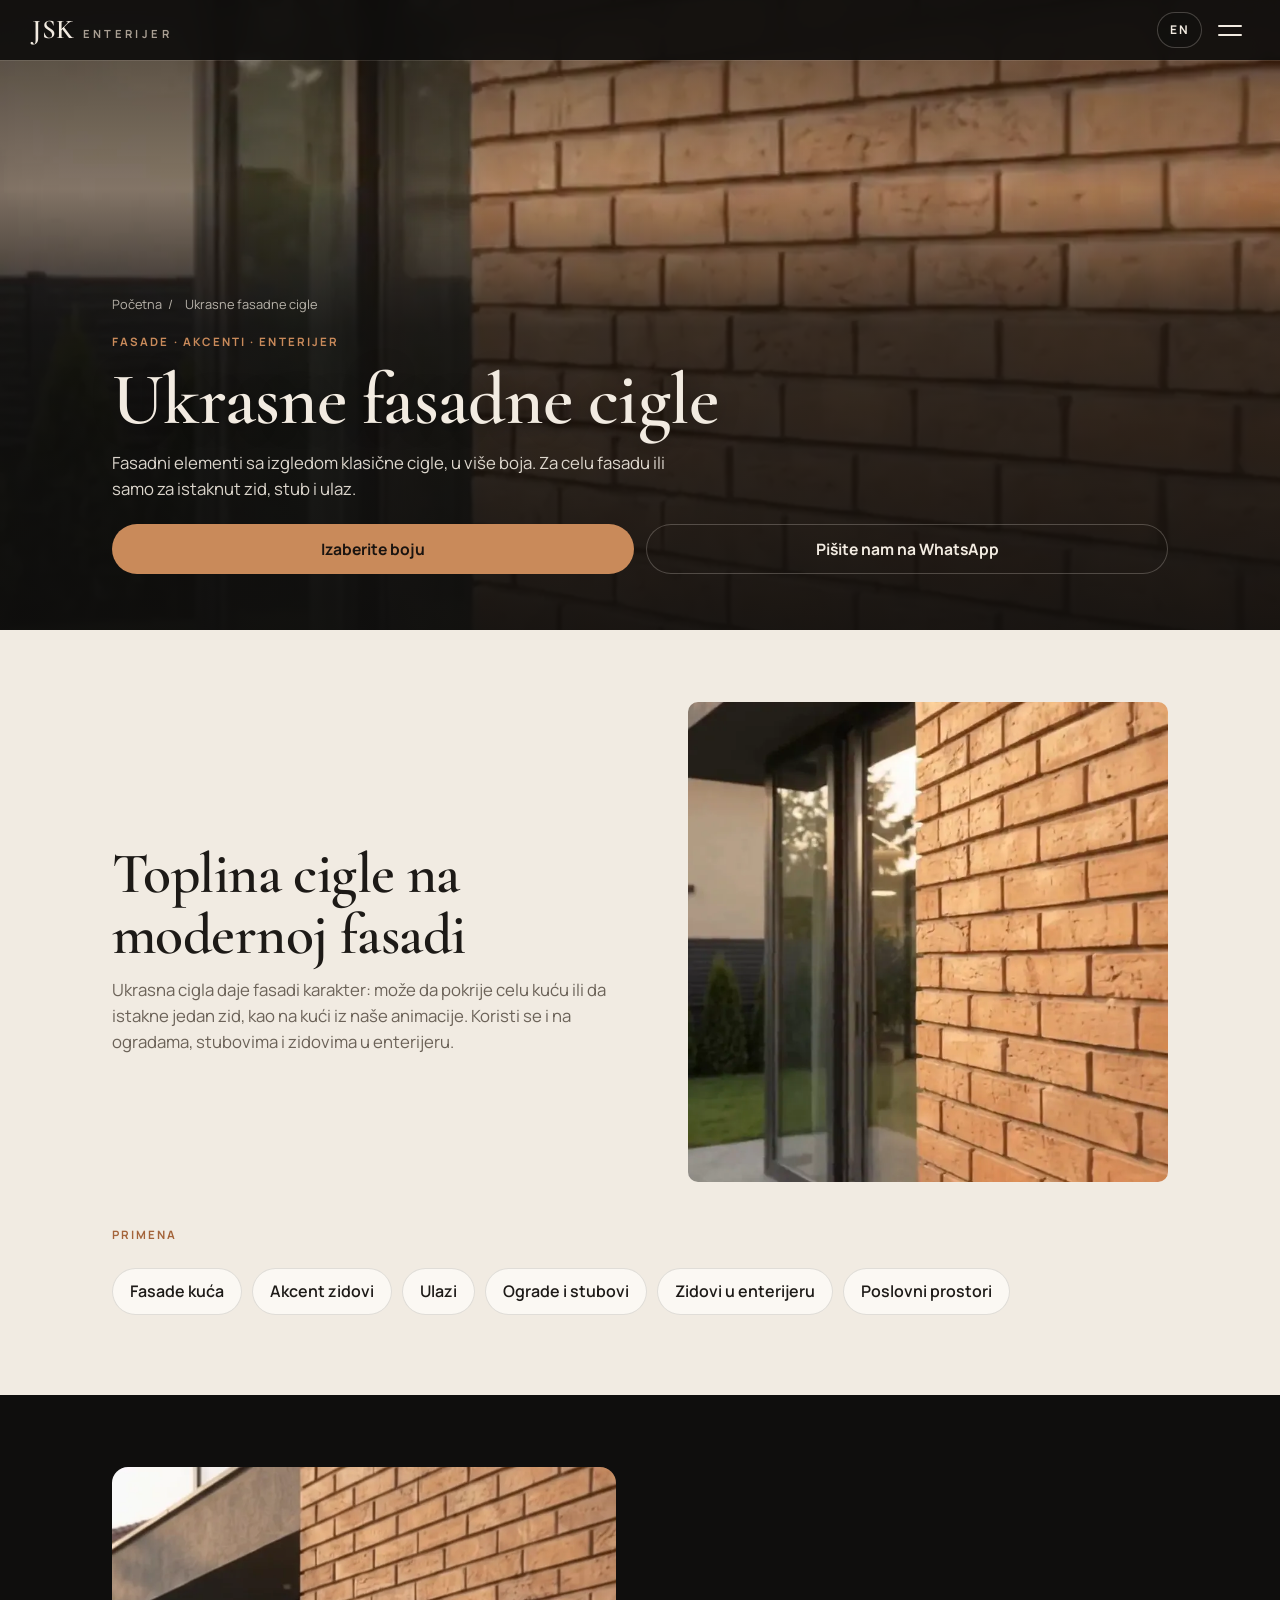
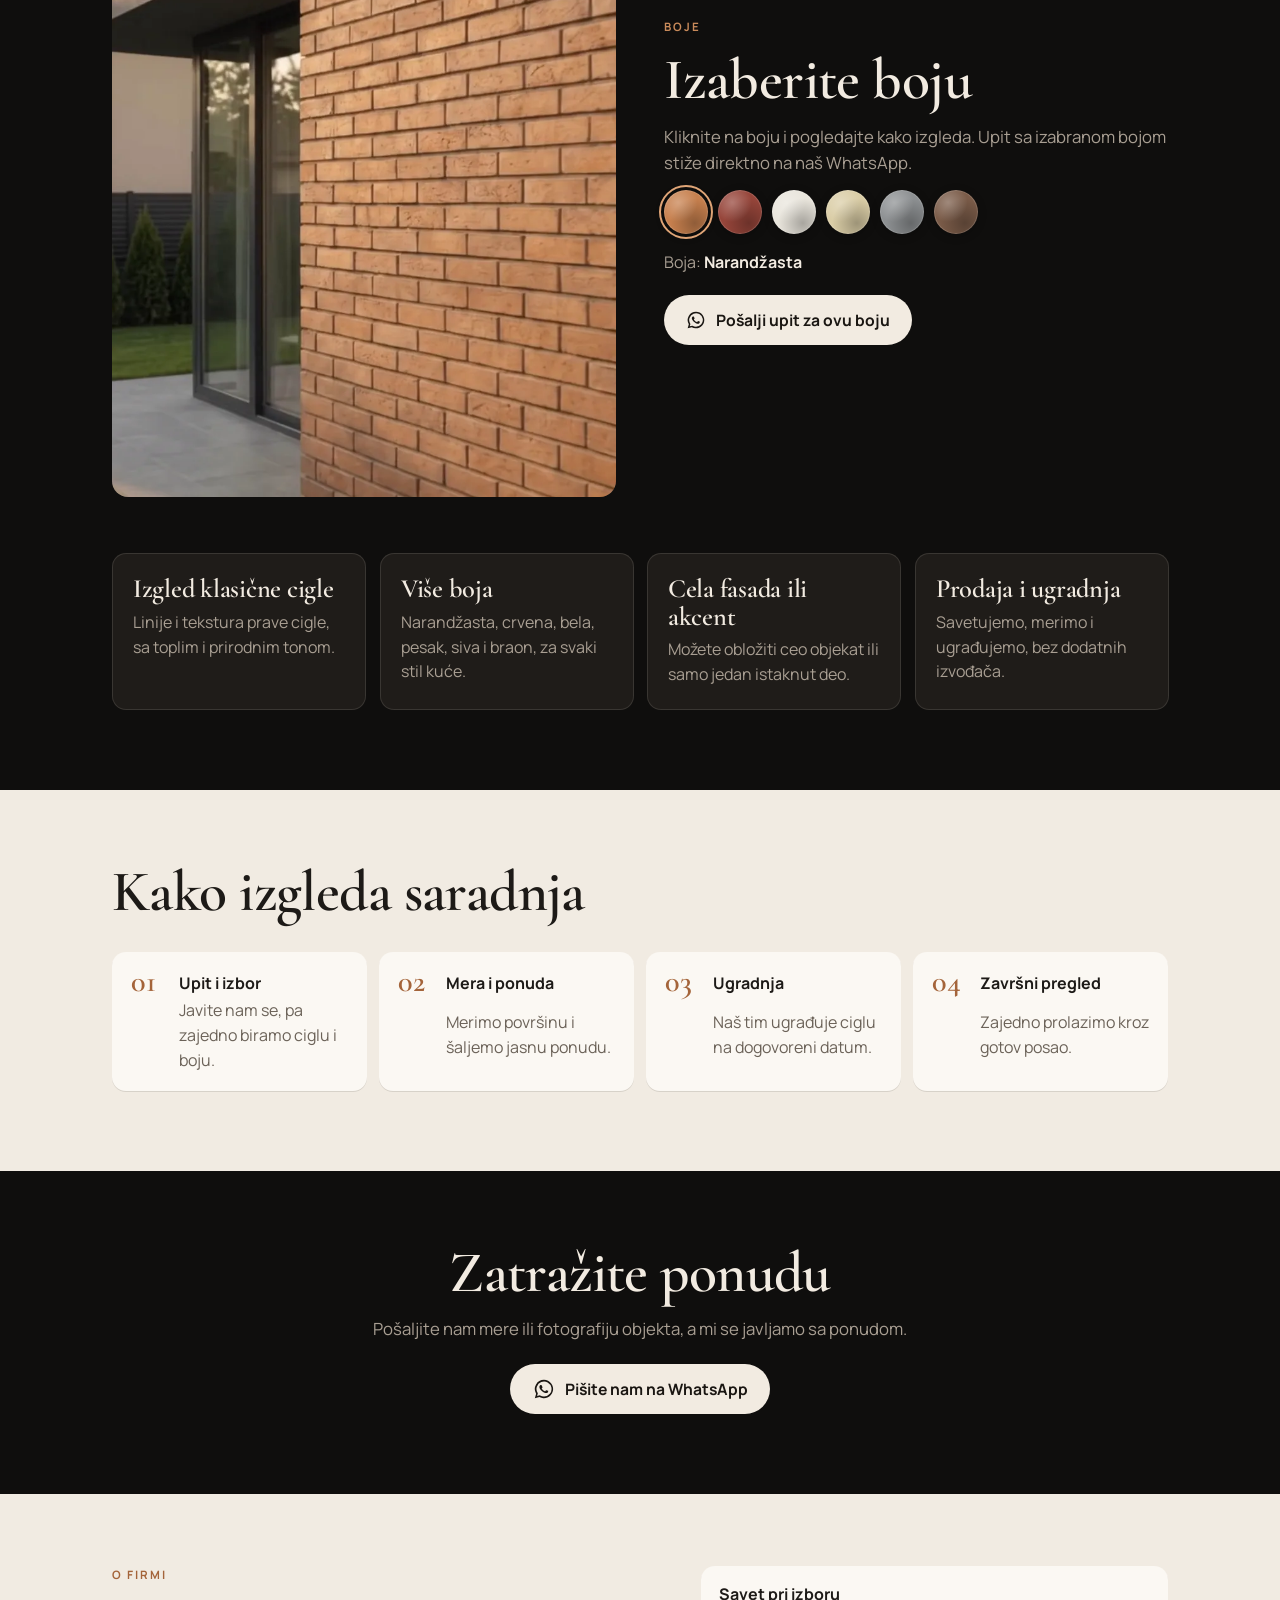
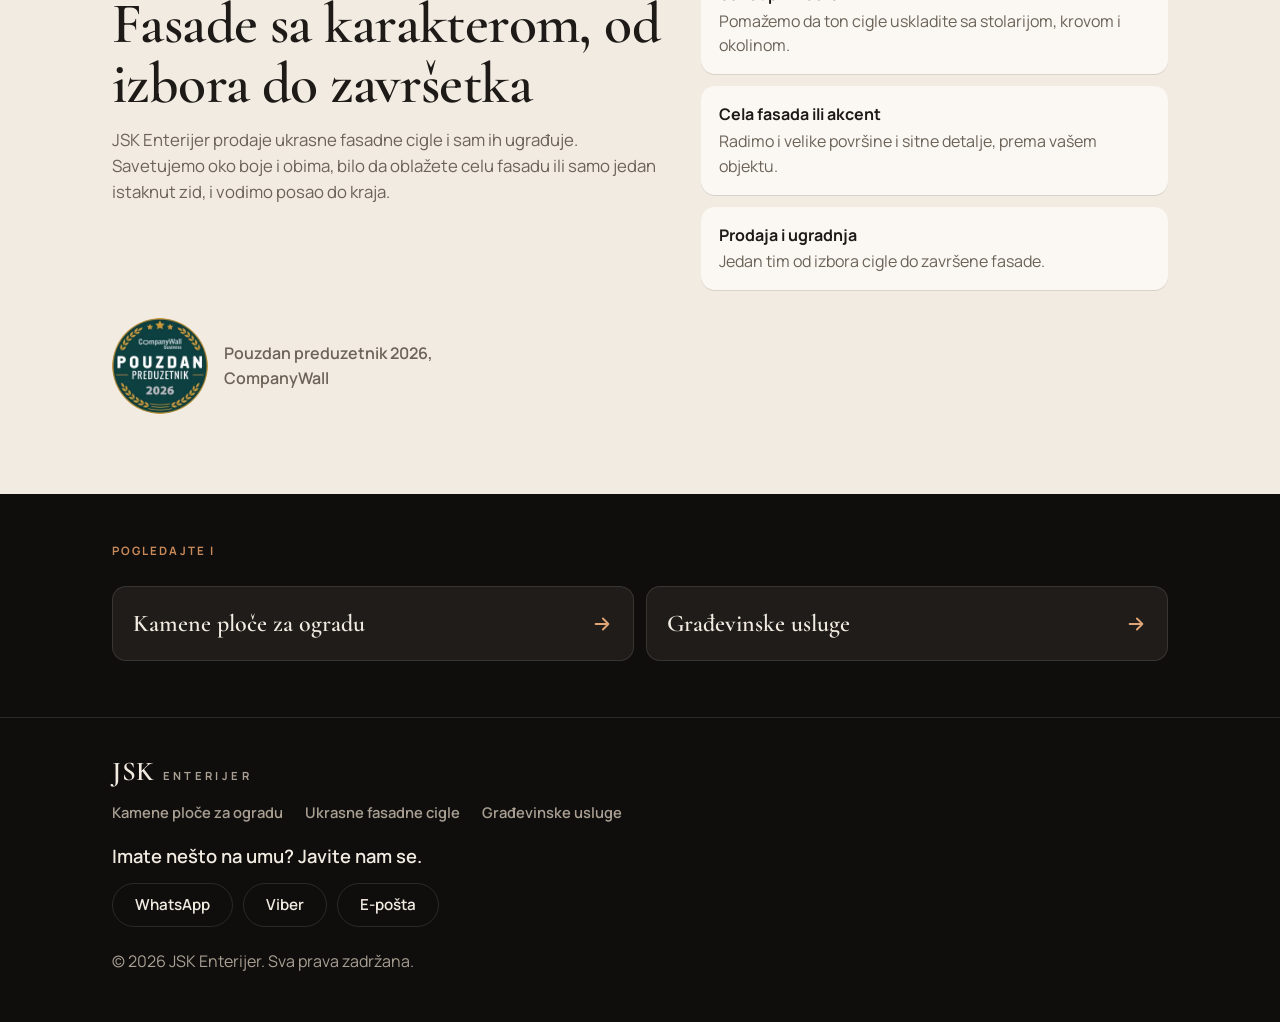
==== commit f49094f9: "Kontakt u podnozju: WhatsApp, Viber, e-posta" ====
--- a/fasade/index.html
+++ b/fasade/index.html
@@ -175,7 +175,14 @@
         <a href="/fasade/" data-i18n="nav.fasade">Ukrasne fasadne cigle</a>
         <a href="/usluge/" data-i18n="nav.usluge">Građevinske usluge</a>
       </nav>
-      <p data-i18n="footer.contact">Kontakt i lokacija uskoro.</p>
+      <div class="contact">
+        <p class="contact-title" data-i18n="footer.contact">Imate nešto na umu? Javite nam se.</p>
+        <div class="contact-row">
+          <a class="contact-link" href="#" data-wa="wa.general" target="_blank" rel="noopener">WhatsApp</a>
+          <a class="contact-link" href="#" data-viber>Viber</a>
+          <a class="contact-link" href="#" data-mail><span data-i18n="footer.email">E-pošta</span></a>
+        </div>
+      </div>
       <p class="muted">© 2026 JSK Enterijer. <span data-i18n="footer.rights">Sva prava zadržana.</span></p>
     </div>
   </footer>
--- a/assets/css/style.css
+++ b/assets/css/style.css
@@ -17,7 +17,7 @@
   --ink: #1d1a17;
   --ink-muted: #6b6258;
   --ink-line: rgba(29, 26, 23, 0.12);
-  --wa: #25d366;
+  --wa: #f2ebe1;
 
   --font-display: 'Cormorant Garamond', Georgia, 'Times New Roman', serif;
   --font-body: 'Manrope', system-ui, -apple-system, 'Segoe UI', sans-serif;
@@ -458,8 +458,8 @@
 .more-link:hover { border-color: var(--accent); background: var(--surface-2); }
 .more-link svg { width: 22px; height: 22px; flex: none; color: var(--accent-strong); }
 
-.btn-wa { background: var(--wa); color: #06260f; }
-.btn-wa:hover { background: #3ee07a; }
+.btn-wa { background: #f2ebe1; color: #1a1612; }
+.btn-wa:hover { background: var(--accent-strong); color: #1a1612; }
 
 /* O firmi */
 .about { display: grid; gap: 28px; }
@@ -567,6 +567,57 @@
   }
   .intro.is-active { transform: none; }
 }
+/* ---------- Premium efekti: samo miš + računar (fx.js). Telefon ih ne dobija. ---------- */
+@media (hover: hover) and (pointer: fine) and (min-width: 1000px) {
+  .fx .card, .fx .project, .fx .feature, .fx .service, .fx .more-link {
+    position: relative; overflow: hidden;
+    transform: perspective(1000px) rotateX(var(--rx, 0deg)) rotateY(var(--ry, 0deg));
+    transition: transform 0.45s var(--ease), box-shadow 0.45s var(--ease), border-color 0.35s, background 0.35s;
+    will-change: transform;
+  }
+  .fx .card.is-hot.is-hot, .fx .project.is-hot.is-hot {
+    transform: perspective(1000px) rotateX(var(--rx, 0deg)) rotateY(var(--ry, 0deg)) translateY(-8px) scale(1.015);
+    transition: transform 0.18s ease-out, box-shadow 0.45s var(--ease);
+    box-shadow: 0 30px 60px -18px rgba(0, 0, 0, 0.7), 0 0 0 1px rgba(214, 160, 110, 0.35);
+  }
+  .fx .feature.is-hot.is-hot, .fx .service.is-hot.is-hot, .fx .more-link.is-hot.is-hot {
+    transform: translateY(-5px);
+    border-color: rgba(214, 160, 110, 0.55);
+    box-shadow: 0 22px 44px -20px rgba(0, 0, 0, 0.65);
+  }
+  /* svetli odsjaj koji prati miša */
+  .fx .card::before, .fx .project::before, .fx .feature::before, .fx .service::before, .fx .more-link::before {
+    content: ''; position: absolute; inset: 0; z-index: 1; pointer-events: none;
+    background: radial-gradient(420px circle at var(--mx, 50%) var(--my, 50%), rgba(255, 226, 190, 0.16), transparent 55%);
+    opacity: 0; transition: opacity 0.35s;
+  }
+  .fx .is-hot::before { opacity: 1; }
+  .fx .card-body, .fx .project figcaption { z-index: 2; }
+  .fx .feature > *, .fx .service > *, .fx .more-link > * { position: relative; }
+  .fx .card img, .fx .project img { transition: transform 1.1s var(--ease); }
+  .fx .project:hover img { transform: scale(1.06); }
+  .fx .card:hover .card-more, .fx .card.is-hot .card-more { letter-spacing: 0.02em; }
+  .fx .card-more { transition: letter-spacing 0.35s var(--ease); }
+  .fx .more-link:hover svg { transform: translateX(6px); }
+  .fx .more-link svg { transition: transform 0.3s var(--ease); }
+
+  /* dugmad: podizanje i sjaj */
+  .fx .btn { transition: background 0.25s, transform 0.25s var(--ease), box-shadow 0.3s; }
+  .fx .btn:hover { transform: translateY(-2px); box-shadow: 0 14px 30px -12px rgba(214, 160, 110, 0.55); }
+  .fx .btn:active { transform: scale(0.98); }
+  .fx .btn-ghost:hover { box-shadow: inset 0 0 0 1px var(--accent), 0 14px 30px -14px rgba(0, 0, 0, 0.6); }
+  .fx .footer-links a, .fx .menu-nav a { transition: color 0.25s, transform 0.25s var(--ease); }
+  .fx .footer-links a:hover { transform: translateX(3px); }
+
+  /* pojavljivanje pri skrolu */
+  .fx .reveal { opacity: 0; transform: translateY(28px); transition: opacity 0.8s var(--ease) var(--d, 0ms), transform 0.8s var(--ease) var(--d, 0ms); }
+  .fx .reveal.is-in { opacity: 1; transform: none; }
+  /* posle pojavljivanja kartice se vraćaju na svoje brze prelaze */
+  .fx .card.reveal.is-in, .fx .project.reveal.is-in, .fx .feature.reveal.is-in, .fx .service.reveal.is-in, .fx .more-link.reveal.is-in {
+    transition: transform 0.45s var(--ease), box-shadow 0.45s var(--ease), border-color 0.35s, background 0.35s, opacity 0.8s var(--ease) var(--d, 0ms);
+  }
+}
+
 /* Nizak široki ekran (telefon okrenut vodoravno): manji naslov da ne uđe pod zaglavlje */
 @media (min-aspect-ratio: 1/1) and (max-height: 520px) {
   .intro { bottom: calc(60px + var(--safe-b)); }
@@ -578,3 +629,11 @@
 @media (prefers-reduced-motion: reduce) {
   *, *::before, *::after { animation: none !important; transition-duration: 0.01ms !important; }
 }
+
+/* Kontakt u podnožju */
+.contact { margin: 4px 0 22px; }
+.site-footer .contact-title { font-size: 1.15rem; font-weight: 600; margin: 0 0 12px; color: var(--text); }
+.contact-row { display: flex; flex-wrap: wrap; gap: 10px; }
+.contact-link { display: inline-flex; align-items: center; justify-content: center; min-height: 44px; padding: 0 22px; border: 1px solid var(--line); border-radius: 999px; color: var(--text); text-decoration: none; font-weight: 600; font-size: 0.95rem; transition: background 0.2s, color 0.2s, border-color 0.2s; }
+.contact-link:hover, .contact-link:focus-visible { background: var(--accent-strong); border-color: var(--accent-strong); color: #1a1612; }
+@media (max-width: 480px) { .contact-row { flex-direction: column; } .contact-link { width: 100%; } }
